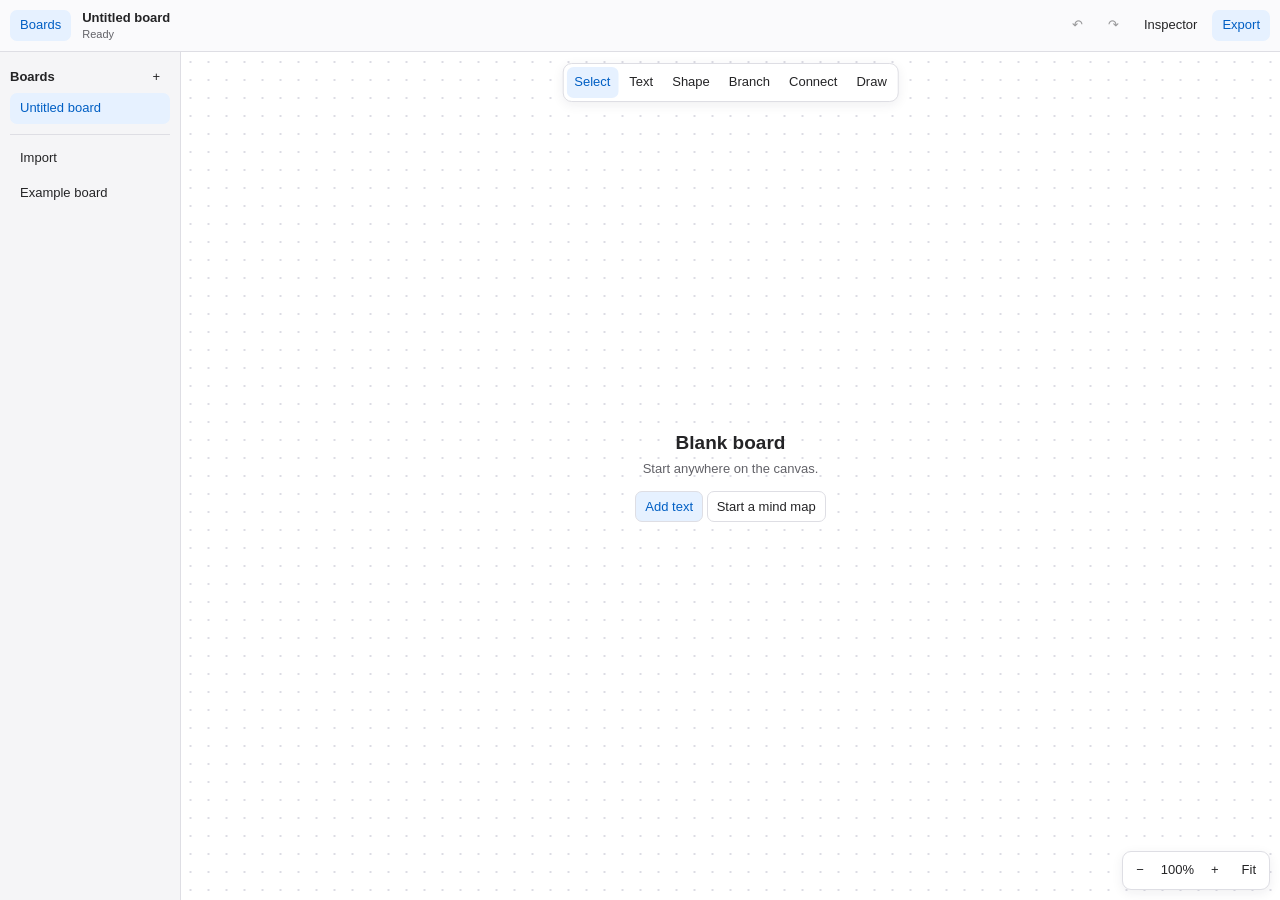
==== prototype/index.html @ 79d040a8 "Prototype the Mind Mapper Mac editor" ====
<!doctype html>
<html lang="en">
<head>
  <meta charset="utf-8">
  <meta name="viewport" content="width=device-width, initial-scale=1">
  <meta http-equiv="Content-Security-Policy" content="default-src 'self'; script-src 'self'; style-src 'self'; img-src 'self' blob:; connect-src 'none'; object-src 'none'; base-uri 'none'">
  <title>Mind Mapper Prototype</title>
  <link rel="stylesheet" href="workspace.css">
  <script defer src="../src/model.js"></script>
  <script defer src="board.js"></script>
  <script defer src="geometry.js"></script>
  <script defer src="workspace.js"></script>
</head>
<body>
  <header class="titlebar">
    <button type="button" data-command="boards" aria-pressed="true" aria-controls="library">Boards</button>
    <div class="document">
      <input id="board-title" aria-label="Board title" maxlength="120" disabled>
      <span id="status" role="status" aria-live="polite">Opening…</span>
    </div>
    <button type="button" data-command="undo" aria-label="Undo" disabled>↶</button>
    <button type="button" data-command="redo" aria-label="Redo" disabled>↷</button>
    <button type="button" data-command="inspector" aria-pressed="false" aria-controls="inspector">Inspector</button>
    <button type="button" class="accent" popovertarget="export-menu">Export</button>
    <div id="export-menu" popover>
      <button type="button" data-command="exportSVG">SVG figure</button>
      <button type="button" data-command="exportBoard">Editable board</button>
    </div>
  </header>
  <div class="workspace">
    <aside id="library" aria-label="Board library">
      <div class="panel-title"><h2>Boards</h2><button type="button" data-command="new" aria-label="New board">+</button></div>
      <nav id="board-list" aria-label="Saved boards"></nav>
      <div class="library-actions">
        <button type="button" data-command="open">Import</button>
        <button type="button" data-command="example">Example board</button>
      </div>
    </aside>
    <main aria-label="Mind Mapper board">
      <div id="viewport" tabindex="0" aria-label="Canvas" data-tool="select">
        <div id="world">
          <svg id="diagram" aria-hidden="true"></svg>
          <div id="objects" aria-label="Board objects"></div>
          <textarea id="object-editor" aria-label="Object text" spellcheck="true" hidden></textarea>
        </div>
      </div>
      <div id="empty" hidden>
        <h1>Blank board</h1><p>Start anywhere on the canvas.</p>
        <div><button type="button" class="accent" data-start="text">Add text</button>
          <button type="button" data-start="branch">Start a mind map</button></div>
      </div>
      <div class="tools floating" role="group" aria-label="Canvas tools">
        <button type="button" data-tool="select" aria-pressed="true" title="Select or move">Select</button>
        <button type="button" data-tool="text" aria-pressed="false" title="Place text">Text</button>
        <button type="button" data-tool="shape" aria-pressed="false" title="Place a block">Shape</button>
        <button type="button" data-tool="branch" aria-pressed="false" title="Place a branch root">Branch</button>
        <button type="button" data-tool="link" aria-pressed="false" title="Select two objects to connect">Connect</button>
        <button type="button" data-tool="draw" aria-pressed="false" title="Draw a stroke">Draw</button>
      </div>
      <div class="view floating" role="group" aria-label="Canvas view">
        <button type="button" data-command="zoomOut" aria-label="Zoom out">−</button>
        <output id="zoom">100%</output>
        <button type="button" data-command="zoomIn" aria-label="Zoom in">+</button>
        <button type="button" data-command="fit">Fit</button>
      </div>
      <div id="notice" class="floating" hidden role="alert">
        <span id="notice-text"></span><button type="button" data-command="save" id="retry" hidden>Try again</button>
        <button type="button" data-command="dismiss" aria-label="Dismiss message">×</button>
      </div>
    </main>
    <aside id="inspector" aria-label="Selection inspector" hidden>
      <div class="panel-title"><h2>Inspector</h2></div>
      <div id="properties"></div>
    </aside>
  </div>
  <input type="file" id="import-file" accept=".json,.mindmap,application/json" hidden>
</body>
</html>
---- prototype/workspace.css ----
:root {
  color-scheme: light dark;
  --paper: light-dark(#fff, #1e1e1e);
  --chrome: light-dark(#fafafc, #252528);
  --panel: light-dark(#f5f5f7, #29292d);
  --ink: light-dark(#242426, #e8e8ed);
  --quiet: light-dark(#626268, #a8a8af);
  --line: light-dark(#dedee4, #48484e);
  --wire: light-dark(#71717a, #a7a7b3);
  --grid: light-dark(#dcdce4, #404046);
  --blue: light-dark(#005fc4, #82b9ff);
  --selection: light-dark(#e6f1ff, #28476b);
  --error: light-dark(#a82838, #ff9baa);
  --shadow: light-dark(#20203312, #0005);
  font: 13px/1.4 -apple-system, BlinkMacSystemFont, "Segoe UI", sans-serif;
  color: var(--ink);
  background: var(--paper);
}
* { box-sizing: border-box; }
[hidden] { display: none !important; }
body { margin: 0; height: 100vh; display: flex; flex-direction: column; overflow: hidden; }
button, input, textarea, select { font: inherit; color: inherit; }
button {
  padding: 4px 9px; min-height: 31px; border: 1px solid transparent; border-radius: 7px;
  background: transparent; white-space: nowrap; cursor: pointer;
}
button:hover { background: var(--panel); }
button:disabled { opacity: .45; cursor: default; }
button.accent, button[aria-pressed=true], button[aria-current=true] { background: var(--selection); color: var(--blue); }
:focus-visible { outline: 2px solid var(--blue); outline-offset: 2px; }
.titlebar {
  position: relative; z-index: 4; min-height: 52px; display: flex; gap: 5px;
  align-items: center; padding: 6px 10px; background: var(--chrome); border-bottom: 1px solid var(--line);
}
.document { min-width: 10px; flex: 1; display: grid; align-content: center; padding-inline: 6px; }
#board-title {
  padding: 0; border: 0; background: transparent; font-weight: 600; width: 100%; text-overflow: ellipsis;
}
#status { color: var(--quiet); font-size: 11px; }
#status[data-failed=true] { color: var(--error); }
.workspace { flex: 1; min-height: 0; display: flex; }
aside { width: 181px; flex: none; background: var(--panel); padding: 10px; overflow: auto; }
#library { border-right: 1px solid var(--line); }
#inspector { border-left: 1px solid var(--line); width: 218px; }
.panel-title { display: flex; justify-content: space-between; align-items: center; min-height: 31px; }
h2 { margin: 0; font-size: 13px; font-weight: 600; }
#board-list, .library-actions { display: grid; gap: 4px; }
#board-list button { text-align: start; overflow: hidden; text-overflow: ellipsis; }
.library-actions { margin-top: 10px; border-top: 1px solid var(--line); padding-top: 8px; }
.library-actions button { text-align: start; }
aside button:hover { background: var(--chrome); }
main { position: relative; flex: 1; min-width: 0; }
#viewport {
  position: absolute; inset: 0; overflow: hidden; touch-action: none; outline-offset: -2px;
  background-image: radial-gradient(var(--grid) .75px, transparent .9px);
  background-size: 18px 18px; background-position: center;
}
#viewport[data-tool=draw], #viewport[data-tool=link] { cursor: crosshair; }
#viewport[data-panning=true] { cursor: grabbing; }
#world, #objects, #diagram { position: absolute; left: 0; top: 0; width: 0; height: 0; overflow: visible; }
#world { transform-origin: 0 0; }
#diagram { width: 1px; height: 1px; pointer-events: none; }
.edge-target { pointer-events: stroke; cursor: pointer; }
.object, #object-editor {
  position: absolute; padding: 7px 10px; margin: 0; text-align: start;
  border: 1px solid var(--line); border-radius: 7px; min-height: 0;
}
.object {
  display: grid; align-content: center; white-space: normal; line-height: 1.25;
  overflow: visible; background: var(--paper);
}
.object[data-type=text] { border-color: transparent; background: transparent; }
.object[data-type=branch] { border-radius: 10px; }
.object[data-type=group] { border-style: dashed; align-content: start; background: transparent; pointer-events: none; }
.object[data-type=group] > span { pointer-events: auto; }
.object[data-type=stroke] { background: transparent; border-color: transparent; }
.object[data-locked=true] { border-style: dashed; }
.object[data-locked=true]::before { content: "Locked"; font-size: 10px; color: var(--quiet); }
.object:hover { border-color: var(--wire); background: var(--paper); }
.object[data-type=stroke]:hover { background: transparent; }
.object[aria-pressed=true], .object[data-link-source=true] {
  border-color: var(--blue); box-shadow: 0 0 0 1px var(--blue);
}
.object[data-link-source=true] { border-style: dashed; }
.object span { display: block; white-space: pre; pointer-events: none; }
#object-editor {
  z-index: 2; background: var(--paper); border-color: var(--blue); line-height: 1.25;
  resize: none; overflow: auto;
}
.floating {
  display: flex; align-items: center; gap: 3px; padding: 3px;
  background: var(--paper); border: 1px solid var(--line); border-radius: 9px;
  box-shadow: 0 3px 12px var(--shadow);
}
.tools {
  position: absolute; top: 11px; left: 50%; width: max-content; max-width: calc(100% - 14px);
  transform: translateX(-50%); flex-wrap: wrap; justify-content: center;
}
.tools button { padding-inline: 7px; }
.view { position: absolute; right: 10px; bottom: 10px; }
.view output { min-width: 41px; text-align: center; font-variant-numeric: tabular-nums; }
#empty {
  position: absolute; inset: 0; display: grid; place-content: center; text-align: center;
  pointer-events: none; gap: 4px;
}
#empty h1 { margin: 0; font-size: 19px; font-weight: 600; }
#empty p { margin: 0 0 9px; color: var(--quiet); }
#empty button { pointer-events: auto; border-color: var(--line); background-color: var(--paper); }
#empty button.accent { background: var(--selection); }
#notice {
  position: absolute; inset: 55px 10px auto; max-width: 490px; margin-inline: auto;
  z-index: 5; padding-inline: 8px; justify-content: space-between;
}
#notice span { white-space: normal; overflow-wrap: anywhere; }
#properties { display: grid; gap: 8px; margin-top: 6px; }
#properties p { margin: 0 0 3px; color: var(--quiet); overflow-wrap: anywhere; }
#properties label { display: grid; gap: 3px; font-size: 12px; }
#properties input, #properties select, #properties textarea {
  background: var(--paper); border: 1px solid var(--line); border-radius: 6px;
  width: 100%; padding: 4px 6px;
}
#properties input[type=checkbox] { width: auto; }
#properties button { text-align: start; border-color: var(--line); background: var(--paper); }
#export-menu {
  position: absolute; inset: 42px 9px auto auto; margin: 0; padding: 5px; min-width: 130px;
  background: var(--paper); color: var(--ink); border: 1px solid var(--line);
  border-radius: 8px; box-shadow: 0 3px 12px var(--shadow);
}
#export-menu button { display: block; width: 100%; text-align: start; }
@media (max-width: 760px) {
  #library { width: 145px; }
  #inspector { position: absolute; right: 0; top: 111px; bottom: 0; z-index: 3; box-shadow: -5px 0 16px var(--shadow); }
}
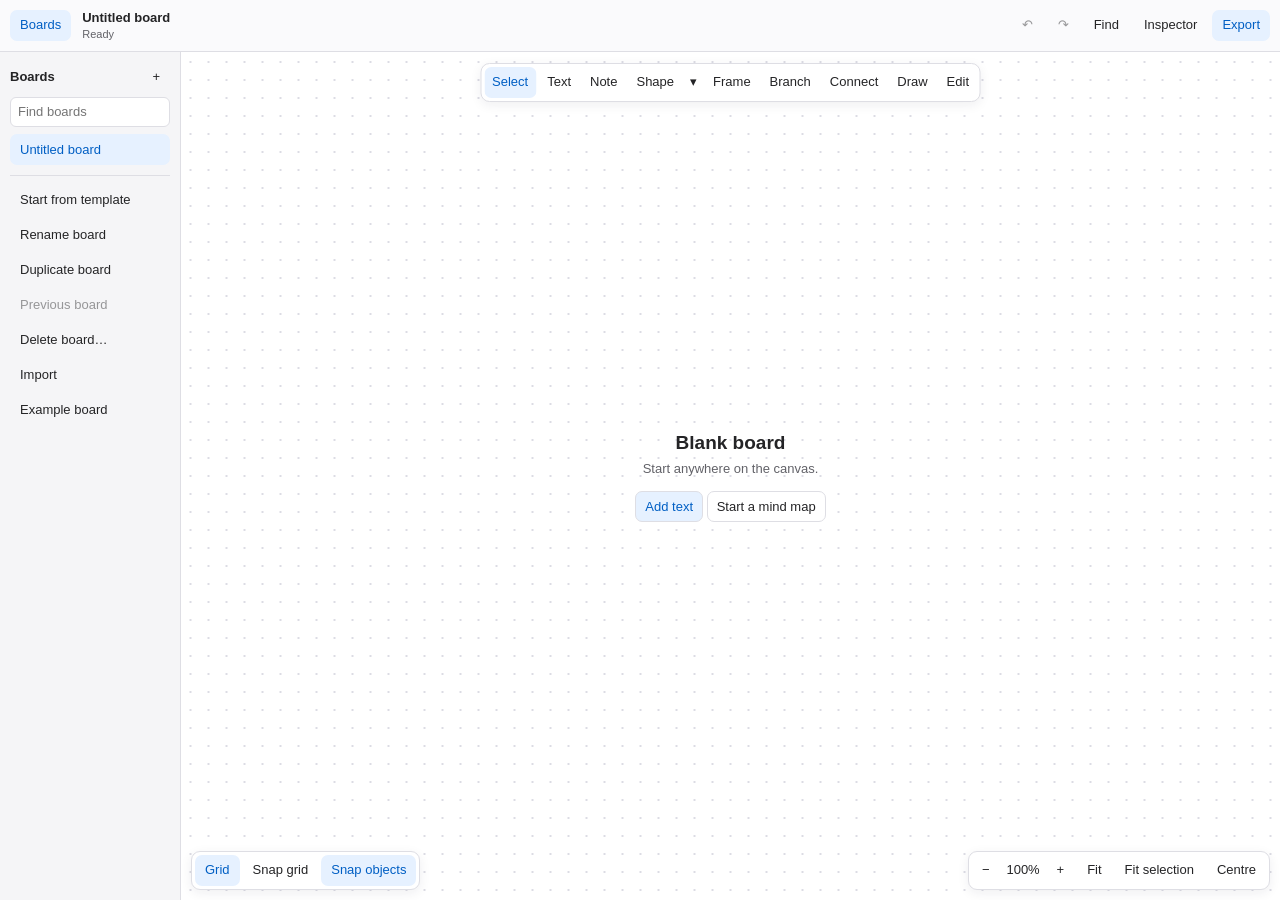
==== commit 093dcd9b: "Build the everyday Mind Mapper canvas" ====
--- a/prototype/index.html
+++ b/prototype/index.html
@@ -9,6 +9,8 @@
   <script defer src="../src/model.js"></script>
   <script defer src="board.js"></script>
   <script defer src="geometry.js"></script>
+  <script defer src="arrangement.js"></script>
+  <script defer src="workflows.js"></script>
   <script defer src="workspace.js"></script>
 </head>
 <body>
@@ -20,6 +22,7 @@
     </div>
     <button type="button" data-command="undo" aria-label="Undo" disabled>↶</button>
     <button type="button" data-command="redo" aria-label="Redo" disabled>↷</button>
+    <button type="button" data-command="find" aria-controls="find-panel" aria-expanded="false">Find</button>
     <button type="button" data-command="inspector" aria-pressed="false" aria-controls="inspector">Inspector</button>
     <button type="button" class="accent" popovertarget="export-menu">Export</button>
     <div id="export-menu" popover>
@@ -30,8 +33,19 @@
   <div class="workspace">
     <aside id="library" aria-label="Board library">
       <div class="panel-title"><h2>Boards</h2><button type="button" data-command="new" aria-label="New board">+</button></div>
+      <input id="library-search" class="panel-search" type="search" placeholder="Find boards" aria-label="Find boards">
       <nav id="board-list" aria-label="Saved boards"></nav>
       <div class="library-actions">
+        <button type="button" popovertarget="starters">Start from template</button>
+        <div id="starters" class="popup" popover>
+          <button type="button" data-starter="mindmap">Mind map</button>
+          <button type="button" data-starter="flowchart">Flowchart</button>
+          <button type="button" data-starter="signal">Signal flow</button>
+        </div>
+        <button type="button" data-command="renameBoard">Rename board</button>
+        <button type="button" data-command="duplicateBoard">Duplicate board</button>
+        <button type="button" data-command="previousBoard" disabled>Previous board</button>
+        <button type="button" data-command="removeBoard">Delete board…</button>
         <button type="button" data-command="open">Import</button>
         <button type="button" data-command="example">Example board</button>
       </div>
@@ -41,7 +55,11 @@
         <div id="world">
           <svg id="diagram" aria-hidden="true"></svg>
           <div id="objects" aria-label="Board objects"></div>
-          <textarea id="object-editor" aria-label="Object text" spellcheck="true" hidden></textarea>
+          <svg id="stroke-preview" aria-hidden="true"></svg>
+          <div id="marquee" hidden></div>
+          <div id="guides" aria-hidden="true"></div>
+          <div id="handles"></div>
+          <textarea id="object-editor" aria-label="Object text" maxlength="20000" spellcheck="true" hidden></textarea>
         </div>
       </div>
       <div id="empty" hidden>
@@ -52,16 +70,50 @@
       <div class="tools floating" role="group" aria-label="Canvas tools">
         <button type="button" data-tool="select" aria-pressed="true" title="Select or move">Select</button>
         <button type="button" data-tool="text" aria-pressed="false" title="Place text">Text</button>
+        <button type="button" data-tool="note" aria-pressed="false" title="Place a note">Note</button>
         <button type="button" data-tool="shape" aria-pressed="false" title="Place a block">Shape</button>
+        <button type="button" class="tool-caret" popovertarget="shapes" aria-label="Shape options">▾</button>
+        <div id="shapes" class="popup" popover>
+          <button type="button" data-shape="rectangle">Rectangle</button>
+          <button type="button" data-shape="rounded">Rounded box</button>
+          <button type="button" data-shape="decision">Decision</button>
+          <button type="button" data-shape="circle">Circle</button>
+          <button type="button" data-shape="line">Line</button>
+        </div>
+        <button type="button" data-tool="group" aria-pressed="false" title="Place a frame">Frame</button>
         <button type="button" data-tool="branch" aria-pressed="false" title="Place a branch root">Branch</button>
         <button type="button" data-tool="link" aria-pressed="false" title="Select two objects to connect">Connect</button>
         <button type="button" data-tool="draw" aria-pressed="false" title="Draw a stroke">Draw</button>
+        <button type="button" popovertarget="edit-menu">Edit</button>
+        <div id="edit-menu" class="popup" popover>
+          <button type="button" data-command="cut">Cut</button>
+          <button type="button" data-command="copy">Copy</button>
+          <button type="button" data-command="paste">Paste</button>
+          <button type="button" data-command="duplicate">Duplicate selection</button>
+          <button type="button" data-command="outline">Paste outline…</button>
+          <button type="button" data-command="copyMarkdown">Copy Markdown</button>
+          <button type="button" data-command="copyRich">Copy rich text</button>
+        </div>
       </div>
       <div class="view floating" role="group" aria-label="Canvas view">
         <button type="button" data-command="zoomOut" aria-label="Zoom out">−</button>
         <output id="zoom">100%</output>
         <button type="button" data-command="zoomIn" aria-label="Zoom in">+</button>
-        <button type="button" data-command="fit">Fit</button>
+        <button type="button" data-command="fit" title="Fit whole board">Fit</button>
+        <button type="button" data-command="fitSelection">Fit selection</button>
+        <button type="button" data-command="centre" title="Centre on the canvas origin">Centre</button>
+      </div>
+      <div class="snaps floating" role="group" aria-label="Board grid and snapping">
+        <button type="button" data-command="grid" aria-pressed="true" title="Show or hide grid">Grid</button>
+        <button type="button" data-command="snapGrid" aria-pressed="false" title="Snap movement to grid">Snap grid</button>
+        <button type="button" data-command="snapObjects" aria-pressed="true" title="Snap to nearby objects">Snap objects</button>
+      </div>
+      <div id="find-panel" class="floating" hidden role="region" aria-label="Find in board">
+        <div class="find-heading">
+          <input id="board-find" type="search" placeholder="Find on this board" aria-label="Find on this board">
+          <button type="button" data-command="closeFind" aria-label="Close find">×</button>
+        </div>
+        <div id="find-results" aria-live="polite"></div>
       </div>
       <div id="notice" class="floating" hidden role="alert">
         <span id="notice-text"></span><button type="button" data-command="save" id="retry" hidden>Try again</button>
@@ -73,6 +125,21 @@
       <div id="properties"></div>
     </aside>
   </div>
+  <dialog id="outline-dialog" aria-labelledby="outline-heading">
+    <form method="dialog">
+      <h2 id="outline-heading">Paste outline</h2>
+      <label for="outline-text">Indented text</label>
+      <textarea id="outline-text" rows="8" required spellcheck="false"></textarea>
+      <footer><button type="submit" value="cancel" formnovalidate>Cancel</button><button type="submit" value="paste" class="accent">Add branches</button></footer>
+    </form>
+  </dialog>
+  <dialog id="delete-dialog" aria-labelledby="delete-heading">
+    <form method="dialog">
+      <h2 id="delete-heading">Delete board?</h2>
+      <p id="delete-title"></p>
+      <footer><button type="submit" value="cancel" autofocus>Cancel</button><button type="submit" value="delete" class="danger">Delete board</button></footer>
+    </form>
+  </dialog>
   <input type="file" id="import-file" accept=".json,.mindmap,application/json" hidden>
 </body>
 </html>
--- a/prototype/workspace.css
+++ b/prototype/workspace.css
@@ -45,6 +45,11 @@
 .panel-title { display: flex; justify-content: space-between; align-items: center; min-height: 31px; }
 h2 { margin: 0; font-size: 13px; font-weight: 600; }
 #board-list, .library-actions { display: grid; gap: 4px; }
+.panel-search, #board-find, #outline-text {
+  width: 100%; min-width: 0; border: 1px solid var(--line); border-radius: 6px;
+  background: var(--paper); padding: 5px 7px;
+}
+.panel-search { margin: 4px 0 7px; }
 #board-list button { text-align: start; overflow: hidden; text-overflow: ellipsis; }
 .library-actions { margin-top: 10px; border-top: 1px solid var(--line); padding-top: 8px; }
 .library-actions button { text-align: start; }
@@ -52,14 +57,15 @@
 main { position: relative; flex: 1; min-width: 0; }
 #viewport {
   position: absolute; inset: 0; overflow: hidden; touch-action: none; outline-offset: -2px;
-  background-image: radial-gradient(var(--grid) .75px, transparent .9px);
+  background-image: radial-gradient(var(--grid) var(--grid-dot, .75px), transparent calc(var(--grid-dot, .75px) + .15px));
   background-size: 18px 18px; background-position: center;
 }
 #viewport[data-tool=draw], #viewport[data-tool=link] { cursor: crosshair; }
 #viewport[data-panning=true] { cursor: grabbing; }
-#world, #objects, #diagram { position: absolute; left: 0; top: 0; width: 0; height: 0; overflow: visible; }
+#viewport[data-grid=false] { background-image: none; }
+#world, #objects, #diagram, #stroke-preview { position: absolute; left: 0; top: 0; width: 0; height: 0; overflow: visible; }
 #world { transform-origin: 0 0; }
-#diagram { width: 1px; height: 1px; pointer-events: none; }
+#diagram, #stroke-preview { width: 1px; height: 1px; pointer-events: none; }
 .edge-target { pointer-events: stroke; cursor: pointer; }
 .object, #object-editor {
   position: absolute; padding: 7px 10px; margin: 0; text-align: start;
@@ -67,22 +73,46 @@
 }
 .object {
   display: grid; align-content: center; white-space: normal; line-height: 1.25;
-  overflow: visible; background: var(--paper);
+  overflow: visible; background: var(--paper); isolation: isolate;
 }
 .object[data-type=text] { border-color: transparent; background: transparent; }
+.object[data-type=shape], .object[data-type=note] { border-color: transparent; background: transparent; }
+.object .figure {
+  position: absolute; inset: -1px; width: calc(100% + 2px); height: calc(100% + 2px);
+  overflow: visible; z-index: -1; pointer-events: none;
+}
 .object[data-type=branch] { border-radius: 10px; }
-.object[data-type=group] { border-style: dashed; align-content: start; background: transparent; pointer-events: none; }
+.object[data-type=group] { border-color: transparent; align-content: start; background: transparent; pointer-events: none; }
 .object[data-type=group] > span { pointer-events: auto; }
 .object[data-type=stroke] { background: transparent; border-color: transparent; }
+.object.line-object::after { content: ""; position: absolute; inset: -5px 0; }
 .object[data-locked=true] { border-style: dashed; }
 .object[data-locked=true]::before { content: "Locked"; font-size: 10px; color: var(--quiet); }
 .object:hover { border-color: var(--wire); background: var(--paper); }
-.object[data-type=stroke]:hover { background: transparent; }
+.object[data-type=stroke]:hover, .object[data-type=shape]:hover,
+.object[data-type=note]:hover, .object[data-type=group]:hover { background: transparent; }
 .object[aria-pressed=true], .object[data-link-source=true] {
   border-color: var(--blue); box-shadow: 0 0 0 1px var(--blue);
 }
 .object[data-link-source=true] { border-style: dashed; }
 .object span { display: block; white-space: pre; pointer-events: none; }
+#marquee {
+  position: absolute; pointer-events: none; z-index: 2; border: 1px solid var(--blue);
+  background: color-mix(in srgb, var(--blue) 13%, transparent);
+}
+#guides { position: absolute; width: 0; height: 0; overflow: visible; pointer-events: none; }
+.guide { position: absolute; border-color: var(--blue); border-style: dashed; border-width: 0; opacity: .65; }
+.guide[data-axis=x] { border-left-width: 1px; }
+.guide[data-axis=y] { border-top-width: 1px; }
+.handle {
+  position: absolute; z-index: 2; min-height: 0;
+  width: calc(9px * var(--inverse-zoom, 1)); height: calc(9px * var(--inverse-zoom, 1));
+  padding: 0; transform: translate(-50%, -50%); border: 1px solid var(--blue);
+  border-radius: 2px; background: var(--paper);
+}
+.handle:hover { background: var(--selection); }
+.handle[data-corner=nw], .handle[data-corner=se] { cursor: nwse-resize; }
+.handle[data-corner=ne], .handle[data-corner=sw] { cursor: nesw-resize; }
 #object-editor {
   z-index: 2; background: var(--paper); border-color: var(--blue); line-height: 1.25;
   resize: none; overflow: auto;
@@ -97,7 +127,9 @@
   transform: translateX(-50%); flex-wrap: wrap; justify-content: center;
 }
 .tools button { padding-inline: 7px; }
+.tools .tool-caret { padding-inline: 4px; }
 .view { position: absolute; right: 10px; bottom: 10px; }
+.snaps { position: absolute; left: 10px; bottom: 10px; }
 .view output { min-width: 41px; text-align: center; font-variant-numeric: tabular-nums; }
 #empty {
   position: absolute; inset: 0; display: grid; place-content: center; text-align: center;
@@ -121,13 +153,34 @@
 }
 #properties input[type=checkbox] { width: auto; }
 #properties button { text-align: start; border-color: var(--line); background: var(--paper); }
-#export-menu {
+#properties fieldset { display: grid; gap: 6px; min-width: 0; margin: 2px 0; padding: 6px; border: 1px solid var(--line); border-radius: 6px; }
+#properties legend { color: var(--quiet); font-size: 12px; padding: 0 3px; }
+#find-panel {
+  position: absolute; display: block; z-index: 5; top: 56px; right: 10px; width: min(310px, calc(100% - 20px));
+  padding: 7px; max-height: 50%; overflow: auto;
+}
+.find-heading { display: flex; align-items: center; gap: 4px; }
+#find-results { display: grid; gap: 2px; margin-top: 5px; }
+#find-results p { margin: 4px; color: var(--quiet); }
+#find-results button { text-align: start; overflow: hidden; text-overflow: ellipsis; }
+#export-menu, .popup, dialog {
   position: absolute; inset: 42px 9px auto auto; margin: 0; padding: 5px; min-width: 130px;
   background: var(--paper); color: var(--ink); border: 1px solid var(--line);
   border-radius: 8px; box-shadow: 0 3px 12px var(--shadow);
 }
-#export-menu button { display: block; width: 100%; text-align: start; }
+#export-menu button, .popup button { display: block; width: 100%; text-align: start; }
+.popup { position: fixed; inset: auto; max-height: 70vh; overflow: auto; }
+dialog { position: fixed; inset: 0; margin: auto; width: min(390px, calc(100vw - 26px)); padding: 16px; }
+dialog form { display: grid; gap: 9px; }
+dialog p { margin: 0; overflow-wrap: anywhere; }
+dialog footer { display: flex; justify-content: end; gap: 5px; }
+dialog::backdrop { background: #0006; }
+button.danger { color: var(--error); border-color: var(--line); }
+@media (max-width: 860px) {
+  .snaps { bottom: 47px; }
+}
 @media (max-width: 760px) {
   #library { width: 145px; }
+  .tools button { padding-inline: 5px; }
   #inspector { position: absolute; right: 0; top: 111px; bottom: 0; z-index: 3; box-shadow: -5px 0 16px var(--shadow); }
 }
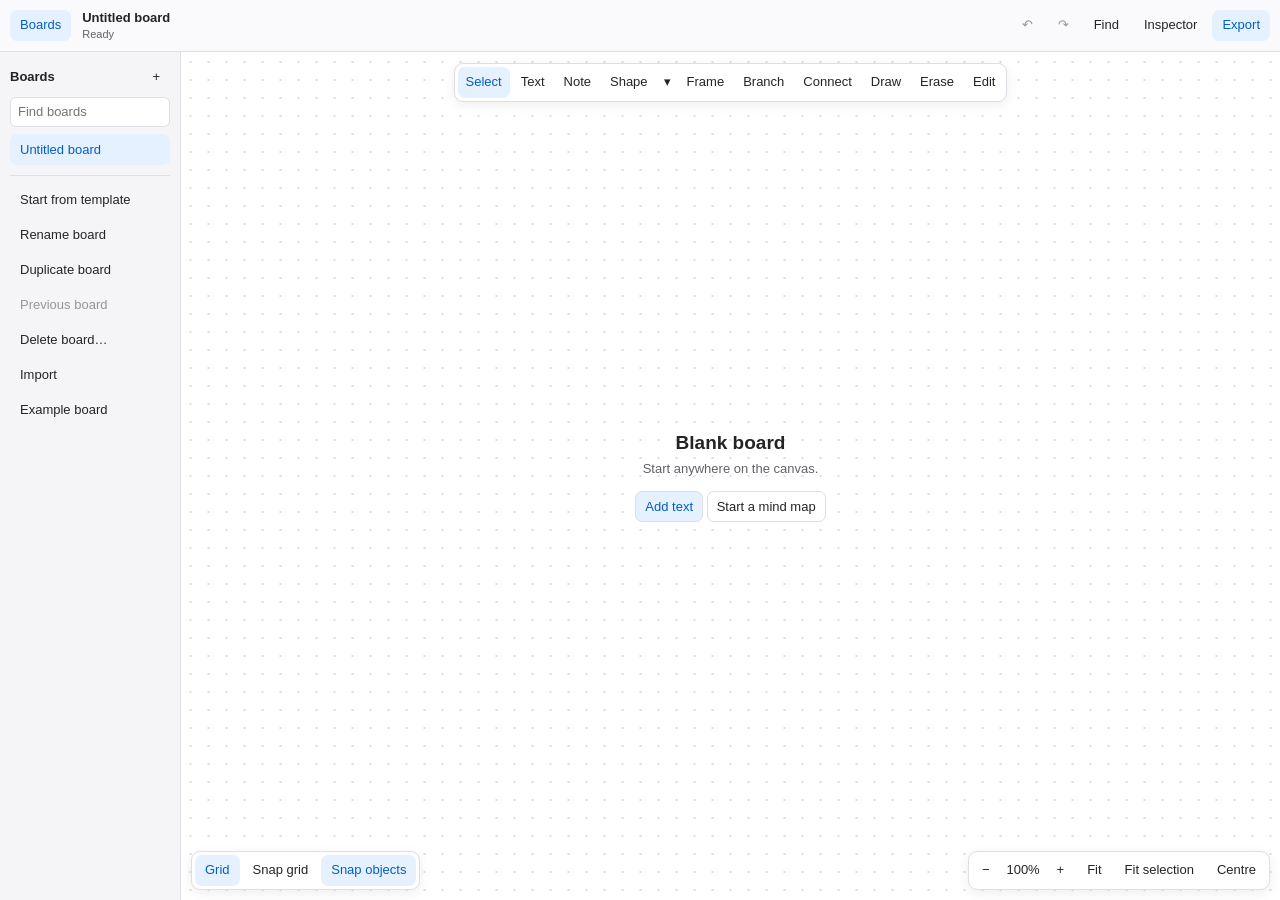
==== commit ce91112c: "Refine Mind Mapper branches, routing, and sketching" ====
--- a/prototype/index.html
+++ b/prototype/index.html
@@ -11,6 +11,9 @@
   <script defer src="geometry.js"></script>
   <script defer src="arrangement.js"></script>
   <script defer src="workflows.js"></script>
+  <script defer src="structure.js"></script>
+  <script defer src="ink.js"></script>
+  <script defer src="wire-controls.js"></script>
   <script defer src="workspace.js"></script>
 </head>
 <body>
@@ -56,9 +59,12 @@
           <svg id="diagram" aria-hidden="true"></svg>
           <div id="objects" aria-label="Board objects"></div>
           <svg id="stroke-preview" aria-hidden="true"></svg>
+          <svg id="wire-preview" aria-hidden="true"></svg>
           <div id="marquee" hidden></div>
           <div id="guides" aria-hidden="true"></div>
           <div id="handles"></div>
+          <div id="ports" aria-label="Connector ports"></div>
+          <div id="wire-handles" aria-label="Selected connector handles"></div>
           <textarea id="object-editor" aria-label="Object text" maxlength="20000" spellcheck="true" hidden></textarea>
         </div>
       </div>
@@ -79,11 +85,13 @@
           <button type="button" data-shape="decision">Decision</button>
           <button type="button" data-shape="circle">Circle</button>
           <button type="button" data-shape="line">Line</button>
+          <button type="button" data-shape="junction">Junction</button>
         </div>
         <button type="button" data-tool="group" aria-pressed="false" title="Place a frame">Frame</button>
         <button type="button" data-tool="branch" aria-pressed="false" title="Place a branch root">Branch</button>
         <button type="button" data-tool="link" aria-pressed="false" title="Select two objects to connect">Connect</button>
         <button type="button" data-tool="draw" aria-pressed="false" title="Draw a stroke">Draw</button>
+        <button type="button" data-tool="erase" aria-pressed="false" title="Erase parts of strokes">Erase</button>
         <button type="button" popovertarget="edit-menu">Edit</button>
         <div id="edit-menu" class="popup" popover>
           <button type="button" data-command="cut">Cut</button>
@@ -94,6 +102,12 @@
           <button type="button" data-command="copyMarkdown">Copy Markdown</button>
           <button type="button" data-command="copyRich">Copy rich text</button>
         </div>
+      </div>
+      <div id="branch-tools" class="floating" role="group" aria-label="Mind map branch actions" hidden>
+        <button type="button" data-command="branchLeft" title="Add a child on the left">Left child</button>
+        <button type="button" data-command="branchRight" title="Add a child on the right">Right child</button>
+        <button type="button" data-command="branchSibling">Sibling</button>
+        <button type="button" data-command="branchFold">Fold</button>
       </div>
       <div class="view floating" role="group" aria-label="Canvas view">
         <button type="button" data-command="zoomOut" aria-label="Zoom out">−</button>
--- a/prototype/workspace.css
+++ b/prototype/workspace.css
@@ -60,12 +60,15 @@
   background-image: radial-gradient(var(--grid) var(--grid-dot, .75px), transparent calc(var(--grid-dot, .75px) + .15px));
   background-size: 18px 18px; background-position: center;
 }
-#viewport[data-tool=draw], #viewport[data-tool=link] { cursor: crosshair; }
+#viewport[data-tool=draw], #viewport[data-tool=link], #viewport[data-tool=erase] { cursor: crosshair; }
 #viewport[data-panning=true] { cursor: grabbing; }
 #viewport[data-grid=false] { background-image: none; }
-#world, #objects, #diagram, #stroke-preview { position: absolute; left: 0; top: 0; width: 0; height: 0; overflow: visible; }
+#world, #objects, #diagram, #stroke-preview, #wire-preview {
+  position: absolute; left: 0; top: 0; width: 0; height: 0; overflow: visible;
+}
 #world { transform-origin: 0 0; }
-#diagram, #stroke-preview { width: 1px; height: 1px; pointer-events: none; }
+#diagram, #stroke-preview, #wire-preview { width: 1px; height: 1px; pointer-events: none; }
+#wire-preview .live-wire { stroke: var(--blue); stroke-width: 2; stroke-dasharray: 4 3; fill: none; }
 .edge-target { pointer-events: stroke; cursor: pointer; }
 .object, #object-editor {
   position: absolute; padding: 7px 10px; margin: 0; text-align: start;
@@ -84,7 +87,8 @@
 .object[data-type=branch] { border-radius: 10px; }
 .object[data-type=group] { border-color: transparent; align-content: start; background: transparent; pointer-events: none; }
 .object[data-type=group] > span { pointer-events: auto; }
-.object[data-type=stroke] { background: transparent; border-color: transparent; }
+.object[data-type=stroke] { background: transparent; border-color: transparent; pointer-events: none; }
+.object[data-type=stroke] .stroke-hit { pointer-events: stroke; }
 .object.line-object::after { content: ""; position: absolute; inset: -5px 0; }
 .object[data-locked=true] { border-style: dashed; }
 .object[data-locked=true]::before { content: "Locked"; font-size: 10px; color: var(--quiet); }
@@ -95,6 +99,7 @@
   border-color: var(--blue); box-shadow: 0 0 0 1px var(--blue);
 }
 .object[data-link-source=true] { border-style: dashed; }
+.object[data-target=true] { outline: 2px solid var(--blue); outline-offset: 3px; }
 .object span { display: block; white-space: pre; pointer-events: none; }
 #marquee {
   position: absolute; pointer-events: none; z-index: 2; border: 1px solid var(--blue);
@@ -113,6 +118,18 @@
 .handle:hover { background: var(--selection); }
 .handle[data-corner=nw], .handle[data-corner=se] { cursor: nwse-resize; }
 .handle[data-corner=ne], .handle[data-corner=sw] { cursor: nesw-resize; }
+.port, .wire-handle {
+  position: absolute; z-index: 3; min-height: 0; padding: 0;
+  width: calc(13px * var(--inverse-zoom, 1)); height: calc(13px * var(--inverse-zoom, 1));
+  transform: translate(-50%, -50%); border: 0; border-radius: 50%;
+  background: transparent; cursor: crosshair;
+}
+.port::after, .wire-handle::after {
+  content: ""; position: absolute; inset: 2px; border-radius: inherit;
+  background: var(--paper); border: 1px solid var(--blue);
+}
+.port:hover::after, .port[data-target=true]::after, .wire-handle:hover::after { background: var(--blue); }
+.wire-handle[data-bend] { border-radius: 2px; cursor: move; }
 #object-editor {
   z-index: 2; background: var(--paper); border-color: var(--blue); line-height: 1.25;
   resize: none; overflow: auto;
@@ -130,6 +147,7 @@
 .tools .tool-caret { padding-inline: 4px; }
 .view { position: absolute; right: 10px; bottom: 10px; }
 .snaps { position: absolute; left: 10px; bottom: 10px; }
+#branch-tools { position: absolute; top: 52px; left: 50%; transform: translateX(-50%); }
 .view output { min-width: 41px; text-align: center; font-variant-numeric: tabular-nums; }
 #empty {
   position: absolute; inset: 0; display: grid; place-content: center; text-align: center;
@@ -140,7 +158,7 @@
 #empty button { pointer-events: auto; border-color: var(--line); background-color: var(--paper); }
 #empty button.accent { background: var(--selection); }
 #notice {
-  position: absolute; inset: 55px 10px auto; max-width: 490px; margin-inline: auto;
+  position: absolute; inset: auto 10px 58px; max-width: 490px; margin-inline: auto;
   z-index: 5; padding-inline: 8px; justify-content: space-between;
 }
 #notice span { white-space: normal; overflow-wrap: anywhere; }
@@ -178,9 +196,11 @@
 button.danger { color: var(--error); border-color: var(--line); }
 @media (max-width: 860px) {
   .snaps { bottom: 47px; }
+  #notice { bottom: 93px; }
 }
 @media (max-width: 760px) {
   #library { width: 145px; }
   .tools button { padding-inline: 5px; }
+  #branch-tools { top: 84px; }
   #inspector { position: absolute; right: 0; top: 111px; bottom: 0; z-index: 3; box-shadow: -5px 0 16px var(--shadow); }
 }
